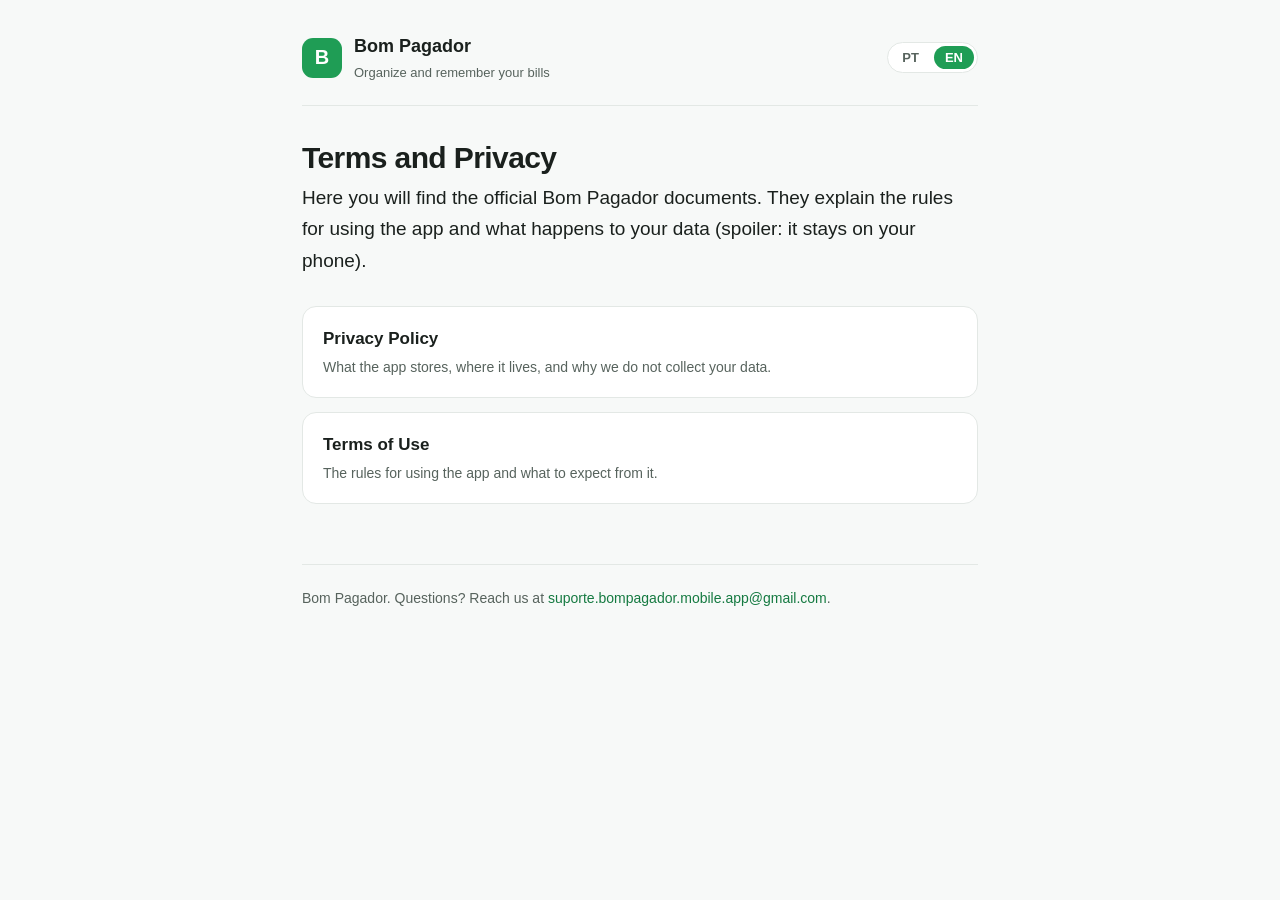
==== index.html @ 251a3e0f "chore: legal pages (privacy policy + terms of use) Bilingual (pt-BR/en-US) static site for App Store" ====
<!doctype html>
<html lang="en-US">
  <head>
    <meta charset="utf-8" />
    <meta name="viewport" content="width=device-width, initial-scale=1" />
    <title data-pt="Bom Pagador - Termos e Privacidade" data-en="Bom Pagador - Terms and Privacy">
      Bom Pagador - Terms and Privacy
    </title>
    <meta name="description" content="Terms of Use and Privacy Policy for the Bom Pagador app." />
    <script>
      // Pick the language before paint: saved choice first, otherwise the browser
      // language (Portuguese -> pt, anything else -> en). Avoids a flash of both.
      (function () {
        try {
          var saved = localStorage.getItem("bp-lang");
          var lang =
            saved === "pt" || saved === "en"
              ? saved
              : (navigator.language || "en").toLowerCase().indexOf("pt") === 0
                ? "pt"
                : "en";
          document.documentElement.className = "lang-" + lang;
        } catch (e) {
          document.documentElement.className = "lang-en";
        }
      })();
    </script>
    <link rel="stylesheet" href="styles.css" />
  </head>
  <body>
    <div class="wrap">
      <header class="site">
        <div class="mark">B</div>
        <div class="name">
          Bom Pagador
          <small>
            <span data-lang="pt">Organize e lembre das suas contas</span>
            <span data-lang="en">Organize and remember your bills</span>
          </small>
        </div>
        <div class="lang-switch" role="group" aria-label="Language / Idioma">
          <button type="button" data-set-lang="pt">PT</button>
          <button type="button" data-set-lang="en">EN</button>
        </div>
      </header>

      <div data-lang="pt">
        <h1>Termos e Privacidade</h1>
        <p class="lead">
          Aqui você encontra os documentos oficiais do Bom Pagador. Eles explicam as regras de uso do
          aplicativo e o que acontece com os seus dados (spoiler: eles ficam no seu celular).
        </p>
        <ul class="home-links">
          <li>
            <a href="privacidade.html">
              Política de Privacidade
              <span>O que o app guarda, onde fica e por que a gente não coleta seus dados.</span>
            </a>
          </li>
          <li>
            <a href="termos.html">
              Termos de Uso
              <span>As regras para usar o aplicativo e o que esperar dele.</span>
            </a>
          </li>
        </ul>
      </div>

      <div data-lang="en">
        <h1>Terms and Privacy</h1>
        <p class="lead">
          Here you will find the official Bom Pagador documents. They explain the rules for using the
          app and what happens to your data (spoiler: it stays on your phone).
        </p>
        <ul class="home-links">
          <li>
            <a href="privacidade.html">
              Privacy Policy
              <span>What the app stores, where it lives, and why we do not collect your data.</span>
            </a>
          </li>
          <li>
            <a href="termos.html">
              Terms of Use
              <span>The rules for using the app and what to expect from it.</span>
            </a>
          </li>
        </ul>
      </div>

      <footer class="site">
        <span data-lang="pt">Bom Pagador. Dúvidas? Fale com a gente em</span>
        <span data-lang="en">Bom Pagador. Questions? Reach us at</span>
        <a href="mailto:suporte.bompagador.mobile.app@gmail.com">suporte.bompagador.mobile.app@gmail.com</a>.
      </footer>
    </div>
    <script src="i18n.js"></script>
  </body>
</html>
---- styles.css ----
:root {
  --bg: #f7f9f8;
  --surface: #ffffff;
  --text: #1a201d;
  --text-soft: #57635d;
  --line: #e3e8e5;
  --brand: #1f9d55;
  --brand-strong: #157a41;
}

@media (prefers-color-scheme: dark) {
  :root {
    --bg: #0b0f0d;
    --surface: #131a16;
    --text: #e8efeb;
    --text-soft: #9aa7a0;
    --line: #223029;
    --brand: #3ec877;
    --brand-strong: #6fe29b;
  }
}

* {
  box-sizing: border-box;
}

html {
  -webkit-text-size-adjust: 100%;
}

body {
  margin: 0;
  background: var(--bg);
  color: var(--text);
  font-family: -apple-system, BlinkMacSystemFont, "Segoe UI", Roboto, Helvetica, Arial, sans-serif;
  line-height: 1.65;
  font-size: 17px;
}

.wrap {
  max-width: 720px;
  margin: 0 auto;
  padding: 32px 22px 80px;
}

header.site {
  display: flex;
  align-items: center;
  gap: 12px;
  padding-bottom: 22px;
  margin-bottom: 8px;
  border-bottom: 1px solid var(--line);
}

header.site .mark {
  width: 40px;
  height: 40px;
  border-radius: 11px;
  background: var(--brand);
  color: #fff;
  display: flex;
  align-items: center;
  justify-content: center;
  font-weight: 700;
  font-size: 20px;
  flex: none;
}

header.site .name {
  font-weight: 700;
  font-size: 18px;
}

header.site .name small {
  display: block;
  font-weight: 400;
  font-size: 13px;
  color: var(--text-soft);
}

/* Language switch (PT / EN) */
.lang-switch {
  margin-left: auto;
  display: flex;
  gap: 4px;
  background: var(--surface);
  border: 1px solid var(--line);
  border-radius: 999px;
  padding: 3px;
  flex: none;
}

.lang-switch button {
  border: 0;
  background: transparent;
  color: var(--text-soft);
  font: inherit;
  font-size: 13px;
  font-weight: 600;
  padding: 5px 11px;
  border-radius: 999px;
  cursor: pointer;
  line-height: 1;
}

.lang-switch button[aria-pressed="true"] {
  background: var(--brand);
  color: #fff;
}

/* i18n: only the active language is shown. The inline <head> script sets the
   html.lang-* class before paint, so there is no flash of both languages. */
[data-lang] {
  display: none;
}

html.lang-pt [data-lang="pt"],
html.lang-en [data-lang="en"] {
  display: revert;
}

h1 {
  font-size: 30px;
  line-height: 1.2;
  margin: 34px 0 6px;
  letter-spacing: -0.02em;
}

.updated {
  color: var(--text-soft);
  font-size: 14px;
  margin: 0 0 28px;
}

h2 {
  font-size: 21px;
  margin: 40px 0 10px;
  letter-spacing: -0.01em;
}

p,
ul {
  margin: 0 0 16px;
}

ul {
  padding-left: 22px;
}

li {
  margin-bottom: 8px;
}

a {
  color: var(--brand-strong);
  text-decoration: none;
}

a:hover {
  text-decoration: underline;
}

.lead {
  font-size: 19px;
  color: var(--text);
}

.card {
  background: var(--surface);
  border: 1px solid var(--line);
  border-radius: 14px;
  padding: 20px 22px;
  margin: 22px 0;
}

.home-links {
  list-style: none;
  padding: 0;
  margin: 30px 0;
}

.home-links li {
  margin-bottom: 14px;
}

.home-links a {
  display: block;
  background: var(--surface);
  border: 1px solid var(--line);
  border-radius: 14px;
  padding: 18px 20px;
  color: var(--text);
  font-weight: 600;
}

.home-links a:hover {
  border-color: var(--brand);
  text-decoration: none;
}

.home-links span {
  display: block;
  font-weight: 400;
  font-size: 14px;
  color: var(--text-soft);
  margin-top: 3px;
}

footer.site {
  margin-top: 60px;
  padding-top: 22px;
  border-top: 1px solid var(--line);
  color: var(--text-soft);
  font-size: 14px;
}

.back {
  display: inline-block;
  margin-bottom: 4px;
  font-size: 15px;
}
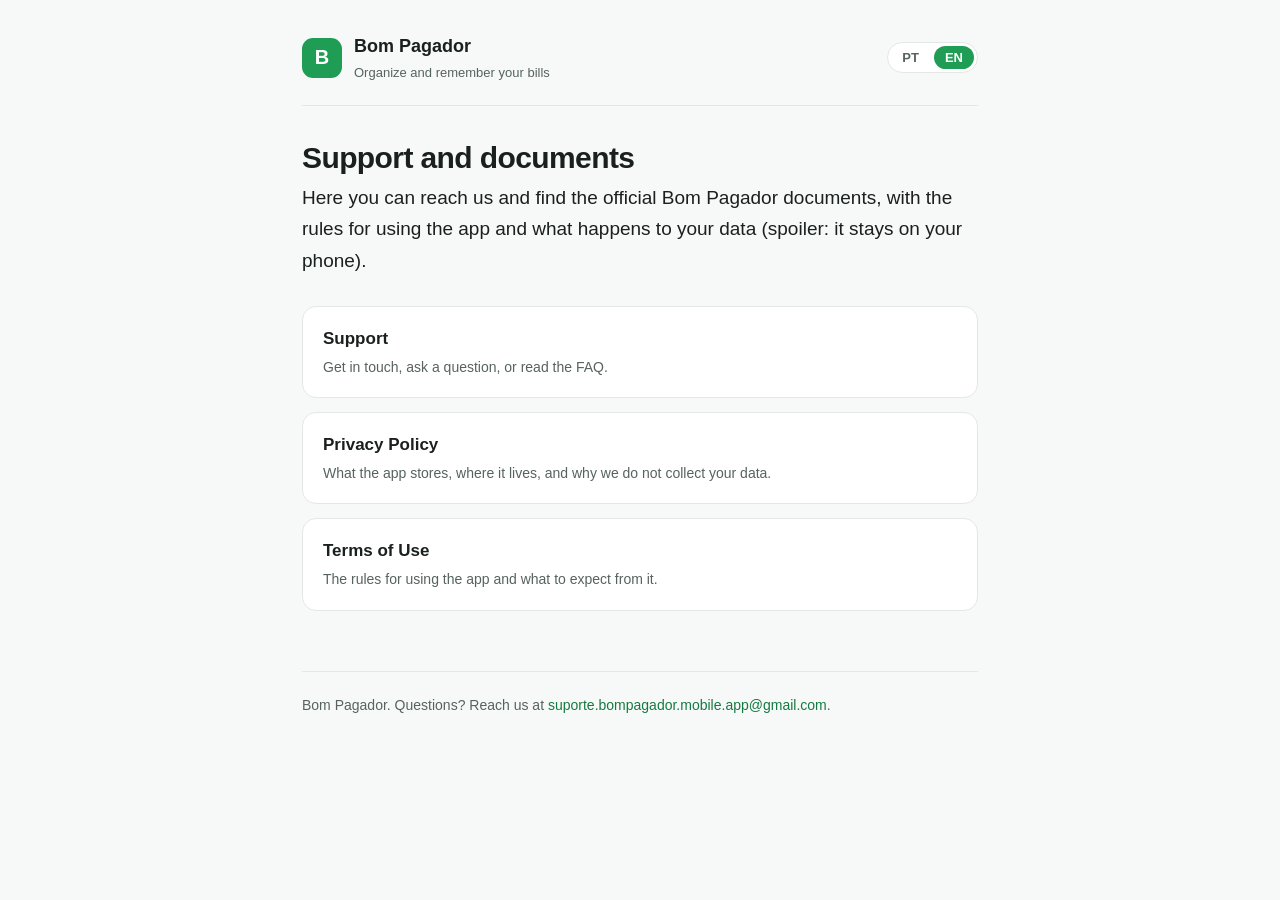
==== commit 9081c507: "feat: add support page with contact and FAQ App Store Connect requires a Support URL per localizatio" ====
--- a/index.html
+++ b/index.html
@@ -3,10 +3,16 @@
   <head>
     <meta charset="utf-8" />
     <meta name="viewport" content="width=device-width, initial-scale=1" />
-    <title data-pt="Bom Pagador - Termos e Privacidade" data-en="Bom Pagador - Terms and Privacy">
-      Bom Pagador - Terms and Privacy
+    <title
+      data-pt="Bom Pagador - Suporte e Documentos"
+      data-en="Bom Pagador - Support and Documents"
+    >
+      Bom Pagador - Support and Documents
     </title>
-    <meta name="description" content="Terms of Use and Privacy Policy for the Bom Pagador app." />
+    <meta
+      name="description"
+      content="Support, Terms of Use and Privacy Policy for the Bom Pagador app."
+    />
     <script>
       // Pick the language before paint: saved choice first, otherwise the browser
       // language (Portuguese -> pt, anything else -> en). Avoids a flash of both.
@@ -45,12 +51,19 @@
       </header>
 
       <div data-lang="pt">
-        <h1>Termos e Privacidade</h1>
+        <h1>Suporte e documentos</h1>
         <p class="lead">
-          Aqui você encontra os documentos oficiais do Bom Pagador. Eles explicam as regras de uso do
-          aplicativo e o que acontece com os seus dados (spoiler: eles ficam no seu celular).
+          Aqui você fala com a gente e encontra os documentos oficiais do Bom Pagador, com as regras
+          de uso do aplicativo e o que acontece com os seus dados (spoiler: eles ficam no seu
+          celular).
         </p>
         <ul class="home-links">
+          <li>
+            <a href="suporte.html">
+              Suporte
+              <span>Fale com a gente, tire dúvidas e veja as perguntas frequentes.</span>
+            </a>
+          </li>
           <li>
             <a href="privacidade.html">
               Política de Privacidade
@@ -67,12 +80,18 @@
       </div>
 
       <div data-lang="en">
-        <h1>Terms and Privacy</h1>
+        <h1>Support and documents</h1>
         <p class="lead">
-          Here you will find the official Bom Pagador documents. They explain the rules for using the
-          app and what happens to your data (spoiler: it stays on your phone).
+          Here you can reach us and find the official Bom Pagador documents, with the rules for using
+          the app and what happens to your data (spoiler: it stays on your phone).
         </p>
         <ul class="home-links">
+          <li>
+            <a href="suporte.html">
+              Support
+              <span>Get in touch, ask a question, or read the FAQ.</span>
+            </a>
+          </li>
           <li>
             <a href="privacidade.html">
               Privacy Policy
